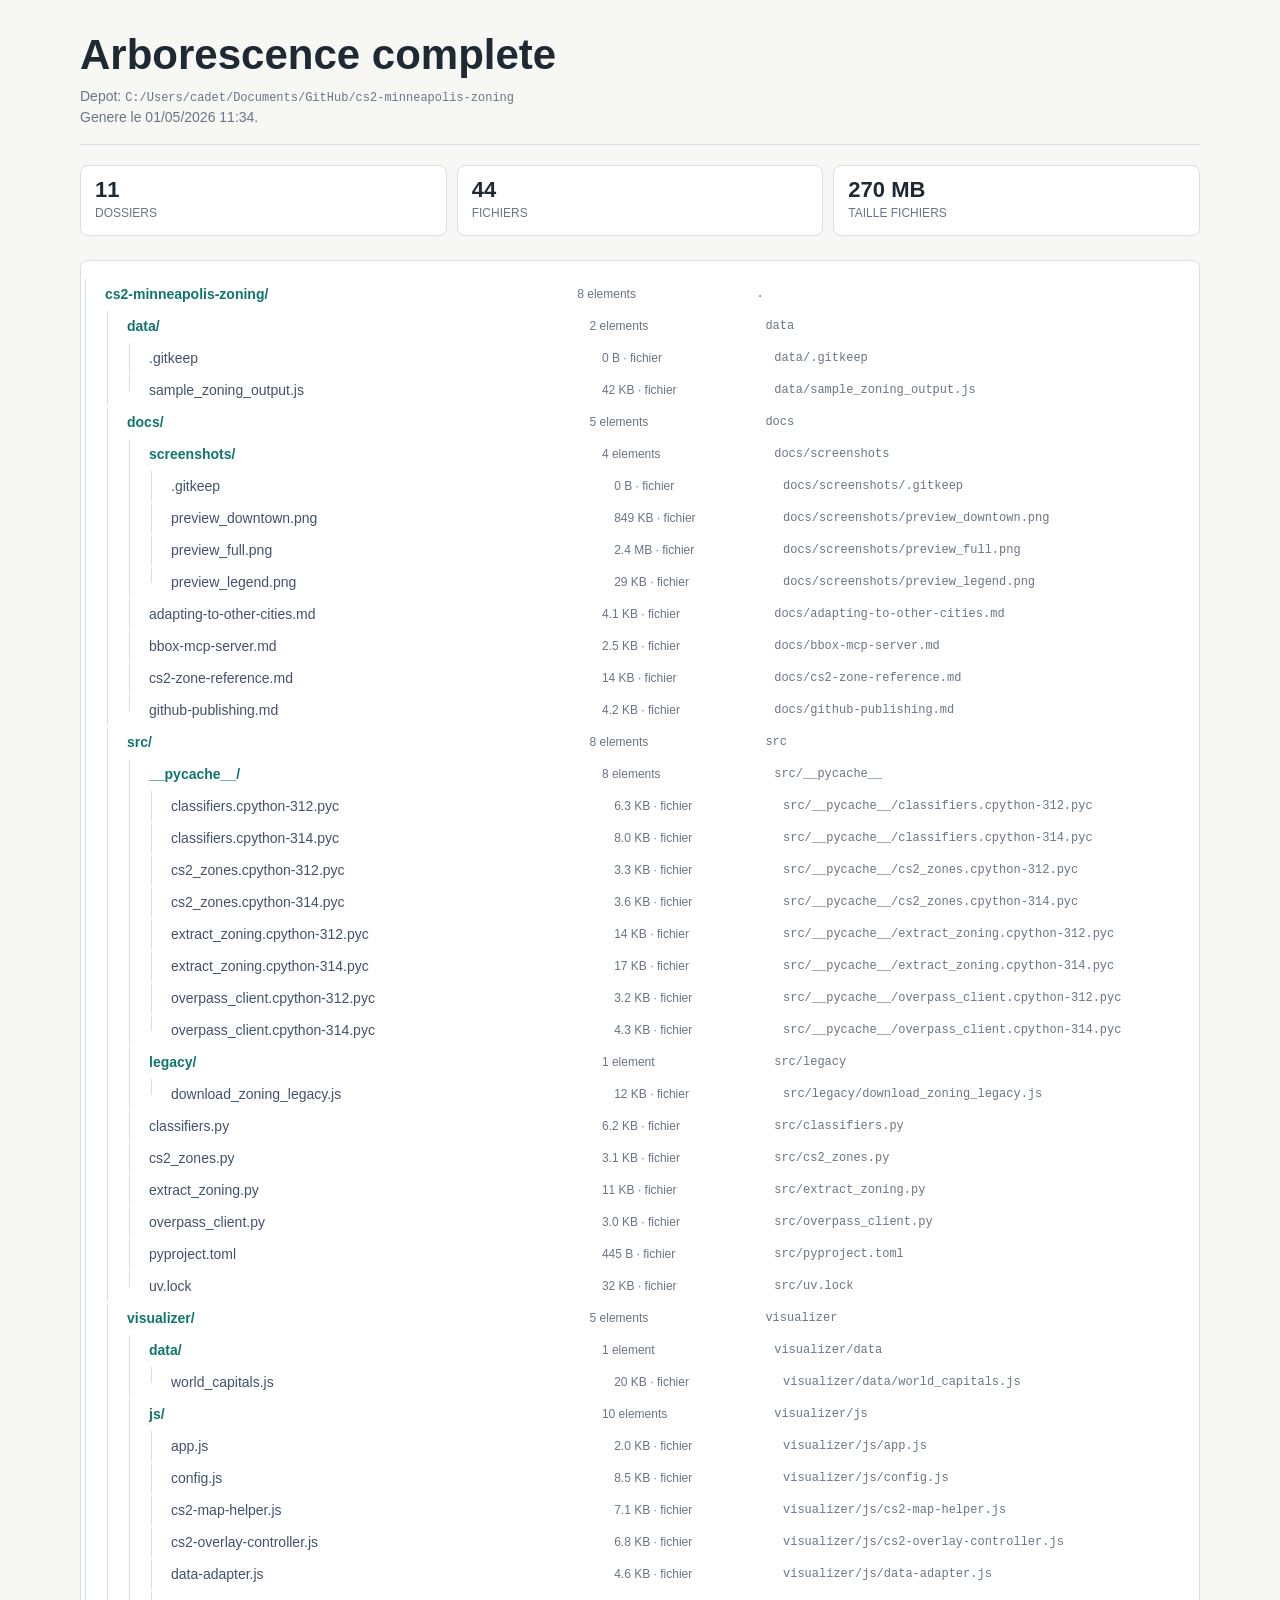
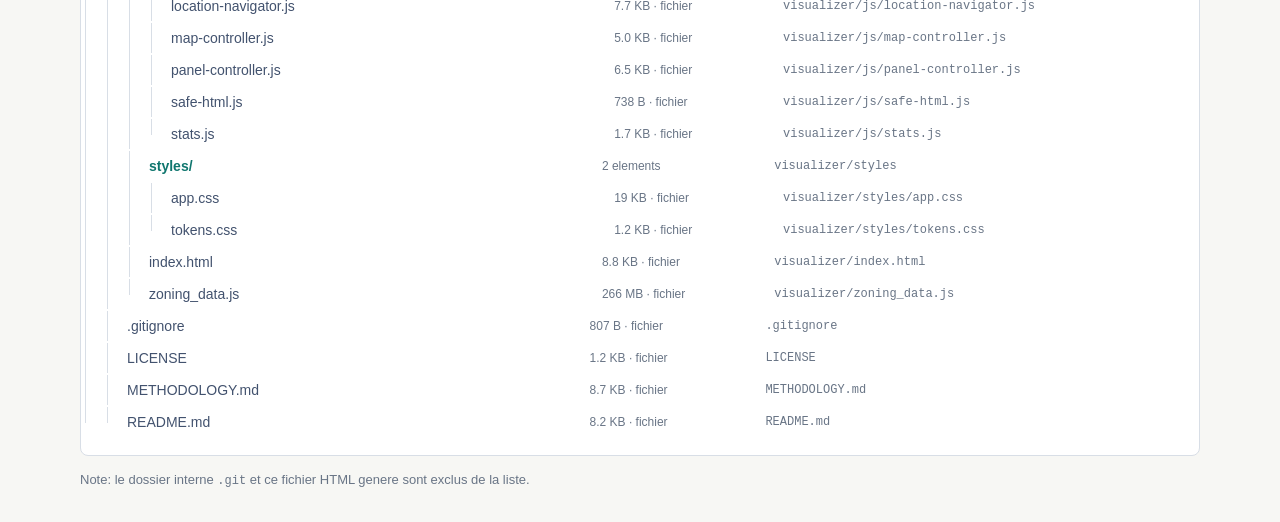
==== arborescence.html @ f70e9501 "data analyse" ====
<!doctype html>
<html lang="fr">
<head>
  <meta charset="utf-8">
  <meta name="viewport" content="width=device-width, initial-scale=1">
  <title>Arborescence complete - cs2-minneapolis-zoning</title>
  <style>
    :root {
      color-scheme: light;
      --bg: #f7f7f4;
      --panel: #ffffff;
      --ink: #1f2933;
      --muted: #697586;
      --rule: #d8dee6;
      --accent: #0f766e;
      --accent-soft: #e0f2ef;
      --file: #42526e;
    }

    * { box-sizing: border-box; }

    body {
      margin: 0;
      background: var(--bg);
      color: var(--ink);
      font: 14px/1.5 "Segoe UI", Arial, sans-serif;
    }

    main {
      width: min(1120px, calc(100% - 32px));
      margin: 32px auto;
    }

    header {
      margin-bottom: 20px;
      border-bottom: 1px solid var(--rule);
      padding-bottom: 16px;
    }

    h1 {
      margin: 0 0 8px;
      font-size: clamp(28px, 4vw, 42px);
      line-height: 1.1;
      letter-spacing: 0;
    }

    .subtitle {
      margin: 0;
      color: var(--muted);
    }

    .stats {
      display: grid;
      grid-template-columns: repeat(auto-fit, minmax(150px, 1fr));
      gap: 10px;
      margin: 18px 0 24px;
    }

    .stat {
      background: var(--panel);
      border: 1px solid var(--rule);
      border-radius: 8px;
      padding: 12px 14px;
    }

    .stat strong {
      display: block;
      font-size: 22px;
      line-height: 1.1;
    }

    .stat span {
      color: var(--muted);
      font-size: 12px;
      text-transform: uppercase;
    }

    .tree-wrap {
      background: var(--panel);
      border: 1px solid var(--rule);
      border-radius: 8px;
      overflow: auto;
    }

    ul.tree,
    .tree ul {
      list-style: none;
      margin: 0;
      padding-left: 22px;
    }

    ul.tree {
      padding: 16px;
      min-width: 720px;
    }

    .node {
      position: relative;
      margin: 2px 0;
    }

    .node::before {
      content: "";
      position: absolute;
      top: 0;
      bottom: 0;
      left: -12px;
      border-left: 1px solid var(--rule);
    }

    .node:last-child::before {
      bottom: 14px;
    }

    .node > div,
    summary {
      display: grid;
      grid-template-columns: minmax(260px, 1.1fr) minmax(95px, 0.4fr) minmax(240px, 1fr);
      align-items: center;
      gap: 12px;
      min-height: 30px;
      padding: 3px 8px;
      border-radius: 6px;
    }

    summary {
      cursor: pointer;
    }

    summary:hover,
    .node > div:hover {
      background: #f0f5f4;
    }

    summary::marker {
      color: var(--accent);
    }

    .name {
      font-weight: 600;
      white-space: nowrap;
    }

    .directory > details > summary .name {
      color: var(--accent);
    }

    .file .name {
      color: var(--file);
      font-weight: 500;
    }

    .meta {
      color: var(--muted);
      font-size: 12px;
      white-space: nowrap;
    }

    code {
      color: var(--muted);
      font-family: Consolas, "Courier New", monospace;
      font-size: 12px;
      white-space: nowrap;
    }

    .note {
      margin-top: 14px;
      color: var(--muted);
      font-size: 13px;
    }

    @media (max-width: 760px) {
      main { width: min(100% - 20px, 1120px); margin: 18px auto; }
      ul.tree { min-width: 600px; padding: 12px; }
      .node > div,
      summary { grid-template-columns: minmax(220px, 1fr) 90px 220px; }
    }
  </style>
</head>
<body>
  <main>
    <header>
      <h1>Arborescence complete</h1>
      <p class="subtitle">Depot: <code>C:/Users/cadet/Documents/GitHub/cs2-minneapolis-zoning</code><br>Genere le 01/05/2026 11:34.</p>
    </header>

    <section class="stats" aria-label="Resume de l'arborescence">
      <div class="stat"><strong>11</strong><span>Dossiers</span></div>
      <div class="stat"><strong>44</strong><span>Fichiers</span></div>
      <div class="stat"><strong>270 MB</strong><span>Taille fichiers</span></div>
    </section>

    <section class="tree-wrap" aria-label="Arborescence du projet">
      <ul class="tree">
<li class="node directory"><details open><summary><span class="name">cs2-minneapolis-zoning/</span><span class="meta">8 elements</span><code>.</code></summary><ul>
<li class="node directory"><details open><summary><span class="name">data/</span><span class="meta">2 elements</span><code>data</code></summary><ul>
<li class="node file"><div><span class="name">.gitkeep</span><span class="meta">0 B · fichier</span><code>data/.gitkeep</code></div></li>
<li class="node file"><div><span class="name">sample_zoning_output.js</span><span class="meta">42 KB · fichier</span><code>data/sample_zoning_output.js</code></div></li>
</ul></details></li>
<li class="node directory"><details open><summary><span class="name">docs/</span><span class="meta">5 elements</span><code>docs</code></summary><ul>
<li class="node directory"><details open><summary><span class="name">screenshots/</span><span class="meta">4 elements</span><code>docs/screenshots</code></summary><ul>
<li class="node file"><div><span class="name">.gitkeep</span><span class="meta">0 B · fichier</span><code>docs/screenshots/.gitkeep</code></div></li>
<li class="node file"><div><span class="name">preview_downtown.png</span><span class="meta">849 KB · fichier</span><code>docs/screenshots/preview_downtown.png</code></div></li>
<li class="node file"><div><span class="name">preview_full.png</span><span class="meta">2.4 MB · fichier</span><code>docs/screenshots/preview_full.png</code></div></li>
<li class="node file"><div><span class="name">preview_legend.png</span><span class="meta">29 KB · fichier</span><code>docs/screenshots/preview_legend.png</code></div></li>
</ul></details></li>
<li class="node file"><div><span class="name">adapting-to-other-cities.md</span><span class="meta">4.1 KB · fichier</span><code>docs/adapting-to-other-cities.md</code></div></li>
<li class="node file"><div><span class="name">bbox-mcp-server.md</span><span class="meta">2.5 KB · fichier</span><code>docs/bbox-mcp-server.md</code></div></li>
<li class="node file"><div><span class="name">cs2-zone-reference.md</span><span class="meta">14 KB · fichier</span><code>docs/cs2-zone-reference.md</code></div></li>
<li class="node file"><div><span class="name">github-publishing.md</span><span class="meta">4.2 KB · fichier</span><code>docs/github-publishing.md</code></div></li>
</ul></details></li>
<li class="node directory"><details open><summary><span class="name">src/</span><span class="meta">8 elements</span><code>src</code></summary><ul>
<li class="node directory"><details open><summary><span class="name">__pycache__/</span><span class="meta">8 elements</span><code>src/__pycache__</code></summary><ul>
<li class="node file"><div><span class="name">classifiers.cpython-312.pyc</span><span class="meta">6.3 KB · fichier</span><code>src/__pycache__/classifiers.cpython-312.pyc</code></div></li>
<li class="node file"><div><span class="name">classifiers.cpython-314.pyc</span><span class="meta">8.0 KB · fichier</span><code>src/__pycache__/classifiers.cpython-314.pyc</code></div></li>
<li class="node file"><div><span class="name">cs2_zones.cpython-312.pyc</span><span class="meta">3.3 KB · fichier</span><code>src/__pycache__/cs2_zones.cpython-312.pyc</code></div></li>
<li class="node file"><div><span class="name">cs2_zones.cpython-314.pyc</span><span class="meta">3.6 KB · fichier</span><code>src/__pycache__/cs2_zones.cpython-314.pyc</code></div></li>
<li class="node file"><div><span class="name">extract_zoning.cpython-312.pyc</span><span class="meta">14 KB · fichier</span><code>src/__pycache__/extract_zoning.cpython-312.pyc</code></div></li>
<li class="node file"><div><span class="name">extract_zoning.cpython-314.pyc</span><span class="meta">17 KB · fichier</span><code>src/__pycache__/extract_zoning.cpython-314.pyc</code></div></li>
<li class="node file"><div><span class="name">overpass_client.cpython-312.pyc</span><span class="meta">3.2 KB · fichier</span><code>src/__pycache__/overpass_client.cpython-312.pyc</code></div></li>
<li class="node file"><div><span class="name">overpass_client.cpython-314.pyc</span><span class="meta">4.3 KB · fichier</span><code>src/__pycache__/overpass_client.cpython-314.pyc</code></div></li>
</ul></details></li>
<li class="node directory"><details open><summary><span class="name">legacy/</span><span class="meta">1 element</span><code>src/legacy</code></summary><ul>
<li class="node file"><div><span class="name">download_zoning_legacy.js</span><span class="meta">12 KB · fichier</span><code>src/legacy/download_zoning_legacy.js</code></div></li>
</ul></details></li>
<li class="node file"><div><span class="name">classifiers.py</span><span class="meta">6.2 KB · fichier</span><code>src/classifiers.py</code></div></li>
<li class="node file"><div><span class="name">cs2_zones.py</span><span class="meta">3.1 KB · fichier</span><code>src/cs2_zones.py</code></div></li>
<li class="node file"><div><span class="name">extract_zoning.py</span><span class="meta">11 KB · fichier</span><code>src/extract_zoning.py</code></div></li>
<li class="node file"><div><span class="name">overpass_client.py</span><span class="meta">3.0 KB · fichier</span><code>src/overpass_client.py</code></div></li>
<li class="node file"><div><span class="name">pyproject.toml</span><span class="meta">445 B · fichier</span><code>src/pyproject.toml</code></div></li>
<li class="node file"><div><span class="name">uv.lock</span><span class="meta">32 KB · fichier</span><code>src/uv.lock</code></div></li>
</ul></details></li>
<li class="node directory"><details open><summary><span class="name">visualizer/</span><span class="meta">5 elements</span><code>visualizer</code></summary><ul>
<li class="node directory"><details open><summary><span class="name">data/</span><span class="meta">1 element</span><code>visualizer/data</code></summary><ul>
<li class="node file"><div><span class="name">world_capitals.js</span><span class="meta">20 KB · fichier</span><code>visualizer/data/world_capitals.js</code></div></li>
</ul></details></li>
<li class="node directory"><details open><summary><span class="name">js/</span><span class="meta">10 elements</span><code>visualizer/js</code></summary><ul>
<li class="node file"><div><span class="name">app.js</span><span class="meta">2.0 KB · fichier</span><code>visualizer/js/app.js</code></div></li>
<li class="node file"><div><span class="name">config.js</span><span class="meta">8.5 KB · fichier</span><code>visualizer/js/config.js</code></div></li>
<li class="node file"><div><span class="name">cs2-map-helper.js</span><span class="meta">7.1 KB · fichier</span><code>visualizer/js/cs2-map-helper.js</code></div></li>
<li class="node file"><div><span class="name">cs2-overlay-controller.js</span><span class="meta">6.8 KB · fichier</span><code>visualizer/js/cs2-overlay-controller.js</code></div></li>
<li class="node file"><div><span class="name">data-adapter.js</span><span class="meta">4.6 KB · fichier</span><code>visualizer/js/data-adapter.js</code></div></li>
<li class="node file"><div><span class="name">location-navigator.js</span><span class="meta">7.7 KB · fichier</span><code>visualizer/js/location-navigator.js</code></div></li>
<li class="node file"><div><span class="name">map-controller.js</span><span class="meta">5.0 KB · fichier</span><code>visualizer/js/map-controller.js</code></div></li>
<li class="node file"><div><span class="name">panel-controller.js</span><span class="meta">6.5 KB · fichier</span><code>visualizer/js/panel-controller.js</code></div></li>
<li class="node file"><div><span class="name">safe-html.js</span><span class="meta">738 B · fichier</span><code>visualizer/js/safe-html.js</code></div></li>
<li class="node file"><div><span class="name">stats.js</span><span class="meta">1.7 KB · fichier</span><code>visualizer/js/stats.js</code></div></li>
</ul></details></li>
<li class="node directory"><details open><summary><span class="name">styles/</span><span class="meta">2 elements</span><code>visualizer/styles</code></summary><ul>
<li class="node file"><div><span class="name">app.css</span><span class="meta">19 KB · fichier</span><code>visualizer/styles/app.css</code></div></li>
<li class="node file"><div><span class="name">tokens.css</span><span class="meta">1.2 KB · fichier</span><code>visualizer/styles/tokens.css</code></div></li>
</ul></details></li>
<li class="node file"><div><span class="name">index.html</span><span class="meta">8.8 KB · fichier</span><code>visualizer/index.html</code></div></li>
<li class="node file"><div><span class="name">zoning_data.js</span><span class="meta">266 MB · fichier</span><code>visualizer/zoning_data.js</code></div></li>
</ul></details></li>
<li class="node file"><div><span class="name">.gitignore</span><span class="meta">807 B · fichier</span><code>.gitignore</code></div></li>
<li class="node file"><div><span class="name">LICENSE</span><span class="meta">1.2 KB · fichier</span><code>LICENSE</code></div></li>
<li class="node file"><div><span class="name">METHODOLOGY.md</span><span class="meta">8.7 KB · fichier</span><code>METHODOLOGY.md</code></div></li>
<li class="node file"><div><span class="name">README.md</span><span class="meta">8.2 KB · fichier</span><code>README.md</code></div></li>
</ul></details></li>
      </ul>
    </section>

    <p class="note">Note: le dossier interne <code>.git</code> et ce fichier HTML genere sont exclus de la liste.</p>
  </main>
</body>
</html>
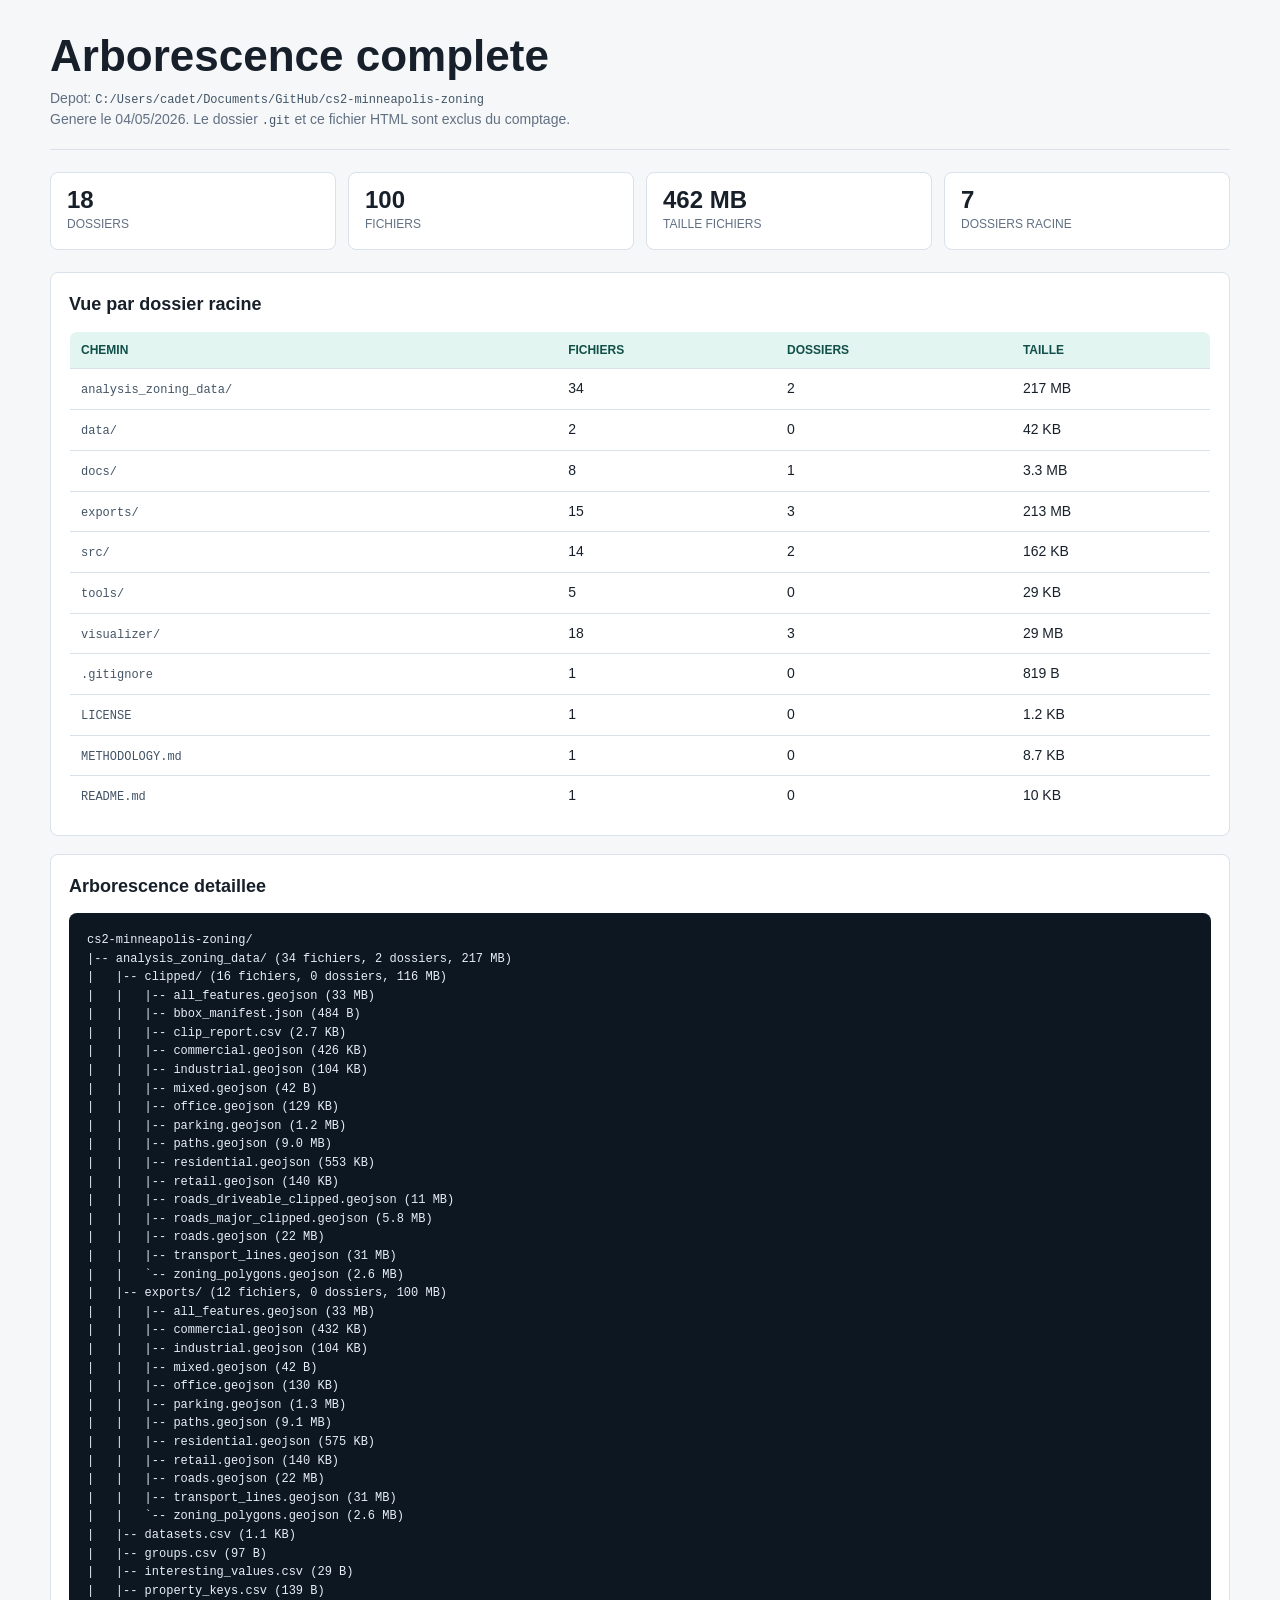
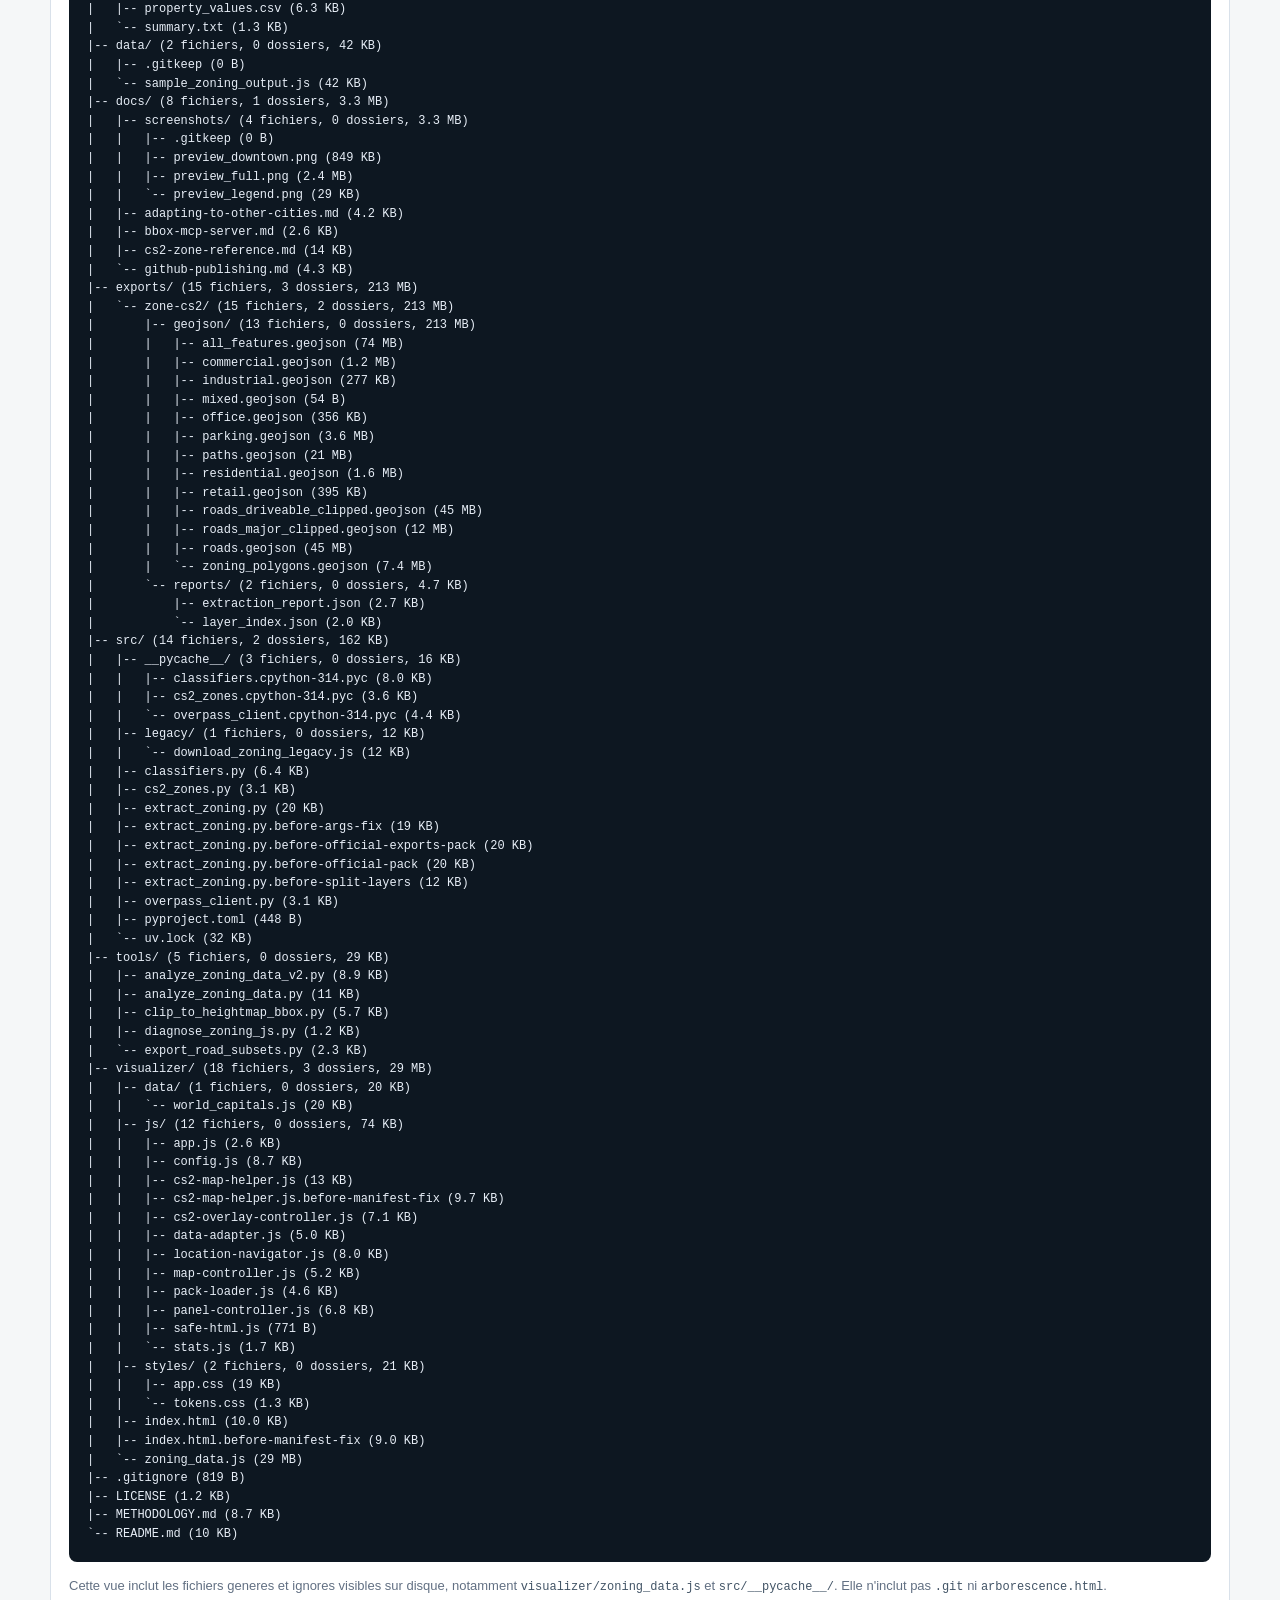
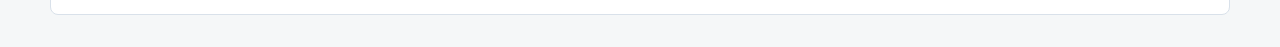
==== commit de21a256: "docs: refresh README and tree overview" ====
--- a/arborescence.html
+++ b/arborescence.html
@@ -7,65 +7,89 @@
   <style>
     :root {
       color-scheme: light;
-      --bg: #f7f7f4;
+      --bg: #f5f7f8;
       --panel: #ffffff;
-      --ink: #1f2933;
-      --muted: #697586;
-      --rule: #d8dee6;
+      --ink: #17202a;
+      --muted: #627083;
+      --rule: #d9e1ea;
       --accent: #0f766e;
-      --accent-soft: #e0f2ef;
-      --file: #42526e;
-    }
-
-    * { box-sizing: border-box; }
+      --accent-soft: #e3f5f1;
+      --code-bg: #0d1721;
+      --code-ink: #e7eef7;
+    }
+
+    * {
+      box-sizing: border-box;
+    }
 
     body {
       margin: 0;
       background: var(--bg);
       color: var(--ink);
-      font: 14px/1.5 "Segoe UI", Arial, sans-serif;
+      font: 14px/1.55 "Segoe UI", Arial, sans-serif;
     }
 
     main {
-      width: min(1120px, calc(100% - 32px));
+      width: min(1180px, calc(100% - 32px));
       margin: 32px auto;
     }
 
     header {
-      margin-bottom: 20px;
+      padding-bottom: 18px;
       border-bottom: 1px solid var(--rule);
-      padding-bottom: 16px;
+    }
+
+    h1,
+    h2,
+    p {
+      margin-top: 0;
     }
 
     h1 {
-      margin: 0 0 8px;
-      font-size: clamp(28px, 4vw, 42px);
-      line-height: 1.1;
+      margin-bottom: 8px;
+      font-size: clamp(30px, 4vw, 44px);
+      line-height: 1.08;
       letter-spacing: 0;
     }
 
+    h2 {
+      margin-bottom: 12px;
+      font-size: 18px;
+    }
+
     .subtitle {
-      margin: 0;
+      margin-bottom: 0;
       color: var(--muted);
+    }
+
+    code,
+    pre {
+      font-family: Consolas, "Cascadia Mono", "Courier New", monospace;
+    }
+
+    code {
+      color: #425466;
+      font-size: 12px;
     }
 
     .stats {
       display: grid;
-      grid-template-columns: repeat(auto-fit, minmax(150px, 1fr));
-      gap: 10px;
-      margin: 18px 0 24px;
+      grid-template-columns: repeat(auto-fit, minmax(160px, 1fr));
+      gap: 12px;
+      margin: 22px 0;
     }
 
     .stat {
-      background: var(--panel);
+      min-width: 0;
+      padding: 14px 16px;
       border: 1px solid var(--rule);
       border-radius: 8px;
-      padding: 12px 14px;
+      background: var(--panel);
     }
 
     .stat strong {
       display: block;
-      font-size: 22px;
+      font-size: 24px;
       line-height: 1.1;
     }
 
@@ -75,105 +99,80 @@
       text-transform: uppercase;
     }
 
-    .tree-wrap {
-      background: var(--panel);
+    .panel {
+      margin-top: 18px;
+      padding: 18px;
       border: 1px solid var(--rule);
       border-radius: 8px;
+      background: var(--panel);
+    }
+
+    table {
+      width: 100%;
+      border-collapse: collapse;
+      overflow: hidden;
+      border: 1px solid var(--rule);
+      border-radius: 8px;
+      background: var(--panel);
+    }
+
+    th,
+    td {
+      padding: 9px 11px;
+      border-bottom: 1px solid var(--rule);
+      text-align: left;
+      vertical-align: top;
+    }
+
+    th {
+      background: var(--accent-soft);
+      color: #114f49;
+      font-size: 12px;
+      text-transform: uppercase;
+    }
+
+    tr:last-child td {
+      border-bottom: 0;
+    }
+
+    td:nth-child(2),
+    td:nth-child(3),
+    td:nth-child(4) {
+      white-space: nowrap;
+    }
+
+    .tree {
       overflow: auto;
-    }
-
-    ul.tree,
-    .tree ul {
-      list-style: none;
       margin: 0;
-      padding-left: 22px;
-    }
-
-    ul.tree {
-      padding: 16px;
-      min-width: 720px;
-    }
-
-    .node {
-      position: relative;
-      margin: 2px 0;
-    }
-
-    .node::before {
-      content: "";
-      position: absolute;
-      top: 0;
-      bottom: 0;
-      left: -12px;
-      border-left: 1px solid var(--rule);
-    }
-
-    .node:last-child::before {
-      bottom: 14px;
-    }
-
-    .node > div,
-    summary {
-      display: grid;
-      grid-template-columns: minmax(260px, 1.1fr) minmax(95px, 0.4fr) minmax(240px, 1fr);
-      align-items: center;
-      gap: 12px;
-      min-height: 30px;
-      padding: 3px 8px;
-      border-radius: 6px;
-    }
-
-    summary {
-      cursor: pointer;
-    }
-
-    summary:hover,
-    .node > div:hover {
-      background: #f0f5f4;
-    }
-
-    summary::marker {
-      color: var(--accent);
-    }
-
-    .name {
-      font-weight: 600;
-      white-space: nowrap;
-    }
-
-    .directory > details > summary .name {
-      color: var(--accent);
-    }
-
-    .file .name {
-      color: var(--file);
-      font-weight: 500;
-    }
-
-    .meta {
-      color: var(--muted);
+      padding: 18px;
+      border-radius: 8px;
+      background: var(--code-bg);
+      color: var(--code-ink);
       font-size: 12px;
-      white-space: nowrap;
-    }
-
-    code {
-      color: var(--muted);
-      font-family: Consolas, "Courier New", monospace;
-      font-size: 12px;
-      white-space: nowrap;
+      line-height: 1.55;
+      white-space: pre;
     }
 
     .note {
-      margin-top: 14px;
+      margin: 14px 0 0;
       color: var(--muted);
       font-size: 13px;
     }
 
-    @media (max-width: 760px) {
-      main { width: min(100% - 20px, 1120px); margin: 18px auto; }
-      ul.tree { min-width: 600px; padding: 12px; }
-      .node > div,
-      summary { grid-template-columns: minmax(220px, 1fr) 90px 220px; }
+    @media (max-width: 720px) {
+      main {
+        width: min(100% - 20px, 1180px);
+        margin: 18px auto;
+      }
+
+      .panel {
+        padding: 12px;
+      }
+
+      th,
+      td {
+        padding: 8px;
+      }
     }
   </style>
 </head>
@@ -181,87 +180,169 @@
   <main>
     <header>
       <h1>Arborescence complete</h1>
-      <p class="subtitle">Depot: <code>C:/Users/cadet/Documents/GitHub/cs2-minneapolis-zoning</code><br>Genere le 01/05/2026 11:34.</p>
+      <p class="subtitle">
+        Depot: <code>C:/Users/cadet/Documents/GitHub/cs2-minneapolis-zoning</code><br>
+        Genere le 04/05/2026. Le dossier <code>.git</code> et ce fichier HTML sont exclus du comptage.
+      </p>
     </header>
 
     <section class="stats" aria-label="Resume de l'arborescence">
-      <div class="stat"><strong>11</strong><span>Dossiers</span></div>
-      <div class="stat"><strong>44</strong><span>Fichiers</span></div>
-      <div class="stat"><strong>270 MB</strong><span>Taille fichiers</span></div>
+      <div class="stat"><strong>18</strong><span>Dossiers</span></div>
+      <div class="stat"><strong>100</strong><span>Fichiers</span></div>
+      <div class="stat"><strong>462 MB</strong><span>Taille fichiers</span></div>
+      <div class="stat"><strong>7</strong><span>Dossiers racine</span></div>
     </section>
 
-    <section class="tree-wrap" aria-label="Arborescence du projet">
-      <ul class="tree">
-<li class="node directory"><details open><summary><span class="name">cs2-minneapolis-zoning/</span><span class="meta">8 elements</span><code>.</code></summary><ul>
-<li class="node directory"><details open><summary><span class="name">data/</span><span class="meta">2 elements</span><code>data</code></summary><ul>
-<li class="node file"><div><span class="name">.gitkeep</span><span class="meta">0 B · fichier</span><code>data/.gitkeep</code></div></li>
-<li class="node file"><div><span class="name">sample_zoning_output.js</span><span class="meta">42 KB · fichier</span><code>data/sample_zoning_output.js</code></div></li>
-</ul></details></li>
-<li class="node directory"><details open><summary><span class="name">docs/</span><span class="meta">5 elements</span><code>docs</code></summary><ul>
-<li class="node directory"><details open><summary><span class="name">screenshots/</span><span class="meta">4 elements</span><code>docs/screenshots</code></summary><ul>
-<li class="node file"><div><span class="name">.gitkeep</span><span class="meta">0 B · fichier</span><code>docs/screenshots/.gitkeep</code></div></li>
-<li class="node file"><div><span class="name">preview_downtown.png</span><span class="meta">849 KB · fichier</span><code>docs/screenshots/preview_downtown.png</code></div></li>
-<li class="node file"><div><span class="name">preview_full.png</span><span class="meta">2.4 MB · fichier</span><code>docs/screenshots/preview_full.png</code></div></li>
-<li class="node file"><div><span class="name">preview_legend.png</span><span class="meta">29 KB · fichier</span><code>docs/screenshots/preview_legend.png</code></div></li>
-</ul></details></li>
-<li class="node file"><div><span class="name">adapting-to-other-cities.md</span><span class="meta">4.1 KB · fichier</span><code>docs/adapting-to-other-cities.md</code></div></li>
-<li class="node file"><div><span class="name">bbox-mcp-server.md</span><span class="meta">2.5 KB · fichier</span><code>docs/bbox-mcp-server.md</code></div></li>
-<li class="node file"><div><span class="name">cs2-zone-reference.md</span><span class="meta">14 KB · fichier</span><code>docs/cs2-zone-reference.md</code></div></li>
-<li class="node file"><div><span class="name">github-publishing.md</span><span class="meta">4.2 KB · fichier</span><code>docs/github-publishing.md</code></div></li>
-</ul></details></li>
-<li class="node directory"><details open><summary><span class="name">src/</span><span class="meta">8 elements</span><code>src</code></summary><ul>
-<li class="node directory"><details open><summary><span class="name">__pycache__/</span><span class="meta">8 elements</span><code>src/__pycache__</code></summary><ul>
-<li class="node file"><div><span class="name">classifiers.cpython-312.pyc</span><span class="meta">6.3 KB · fichier</span><code>src/__pycache__/classifiers.cpython-312.pyc</code></div></li>
-<li class="node file"><div><span class="name">classifiers.cpython-314.pyc</span><span class="meta">8.0 KB · fichier</span><code>src/__pycache__/classifiers.cpython-314.pyc</code></div></li>
-<li class="node file"><div><span class="name">cs2_zones.cpython-312.pyc</span><span class="meta">3.3 KB · fichier</span><code>src/__pycache__/cs2_zones.cpython-312.pyc</code></div></li>
-<li class="node file"><div><span class="name">cs2_zones.cpython-314.pyc</span><span class="meta">3.6 KB · fichier</span><code>src/__pycache__/cs2_zones.cpython-314.pyc</code></div></li>
-<li class="node file"><div><span class="name">extract_zoning.cpython-312.pyc</span><span class="meta">14 KB · fichier</span><code>src/__pycache__/extract_zoning.cpython-312.pyc</code></div></li>
-<li class="node file"><div><span class="name">extract_zoning.cpython-314.pyc</span><span class="meta">17 KB · fichier</span><code>src/__pycache__/extract_zoning.cpython-314.pyc</code></div></li>
-<li class="node file"><div><span class="name">overpass_client.cpython-312.pyc</span><span class="meta">3.2 KB · fichier</span><code>src/__pycache__/overpass_client.cpython-312.pyc</code></div></li>
-<li class="node file"><div><span class="name">overpass_client.cpython-314.pyc</span><span class="meta">4.3 KB · fichier</span><code>src/__pycache__/overpass_client.cpython-314.pyc</code></div></li>
-</ul></details></li>
-<li class="node directory"><details open><summary><span class="name">legacy/</span><span class="meta">1 element</span><code>src/legacy</code></summary><ul>
-<li class="node file"><div><span class="name">download_zoning_legacy.js</span><span class="meta">12 KB · fichier</span><code>src/legacy/download_zoning_legacy.js</code></div></li>
-</ul></details></li>
-<li class="node file"><div><span class="name">classifiers.py</span><span class="meta">6.2 KB · fichier</span><code>src/classifiers.py</code></div></li>
-<li class="node file"><div><span class="name">cs2_zones.py</span><span class="meta">3.1 KB · fichier</span><code>src/cs2_zones.py</code></div></li>
-<li class="node file"><div><span class="name">extract_zoning.py</span><span class="meta">11 KB · fichier</span><code>src/extract_zoning.py</code></div></li>
-<li class="node file"><div><span class="name">overpass_client.py</span><span class="meta">3.0 KB · fichier</span><code>src/overpass_client.py</code></div></li>
-<li class="node file"><div><span class="name">pyproject.toml</span><span class="meta">445 B · fichier</span><code>src/pyproject.toml</code></div></li>
-<li class="node file"><div><span class="name">uv.lock</span><span class="meta">32 KB · fichier</span><code>src/uv.lock</code></div></li>
-</ul></details></li>
-<li class="node directory"><details open><summary><span class="name">visualizer/</span><span class="meta">5 elements</span><code>visualizer</code></summary><ul>
-<li class="node directory"><details open><summary><span class="name">data/</span><span class="meta">1 element</span><code>visualizer/data</code></summary><ul>
-<li class="node file"><div><span class="name">world_capitals.js</span><span class="meta">20 KB · fichier</span><code>visualizer/data/world_capitals.js</code></div></li>
-</ul></details></li>
-<li class="node directory"><details open><summary><span class="name">js/</span><span class="meta">10 elements</span><code>visualizer/js</code></summary><ul>
-<li class="node file"><div><span class="name">app.js</span><span class="meta">2.0 KB · fichier</span><code>visualizer/js/app.js</code></div></li>
-<li class="node file"><div><span class="name">config.js</span><span class="meta">8.5 KB · fichier</span><code>visualizer/js/config.js</code></div></li>
-<li class="node file"><div><span class="name">cs2-map-helper.js</span><span class="meta">7.1 KB · fichier</span><code>visualizer/js/cs2-map-helper.js</code></div></li>
-<li class="node file"><div><span class="name">cs2-overlay-controller.js</span><span class="meta">6.8 KB · fichier</span><code>visualizer/js/cs2-overlay-controller.js</code></div></li>
-<li class="node file"><div><span class="name">data-adapter.js</span><span class="meta">4.6 KB · fichier</span><code>visualizer/js/data-adapter.js</code></div></li>
-<li class="node file"><div><span class="name">location-navigator.js</span><span class="meta">7.7 KB · fichier</span><code>visualizer/js/location-navigator.js</code></div></li>
-<li class="node file"><div><span class="name">map-controller.js</span><span class="meta">5.0 KB · fichier</span><code>visualizer/js/map-controller.js</code></div></li>
-<li class="node file"><div><span class="name">panel-controller.js</span><span class="meta">6.5 KB · fichier</span><code>visualizer/js/panel-controller.js</code></div></li>
-<li class="node file"><div><span class="name">safe-html.js</span><span class="meta">738 B · fichier</span><code>visualizer/js/safe-html.js</code></div></li>
-<li class="node file"><div><span class="name">stats.js</span><span class="meta">1.7 KB · fichier</span><code>visualizer/js/stats.js</code></div></li>
-</ul></details></li>
-<li class="node directory"><details open><summary><span class="name">styles/</span><span class="meta">2 elements</span><code>visualizer/styles</code></summary><ul>
-<li class="node file"><div><span class="name">app.css</span><span class="meta">19 KB · fichier</span><code>visualizer/styles/app.css</code></div></li>
-<li class="node file"><div><span class="name">tokens.css</span><span class="meta">1.2 KB · fichier</span><code>visualizer/styles/tokens.css</code></div></li>
-</ul></details></li>
-<li class="node file"><div><span class="name">index.html</span><span class="meta">8.8 KB · fichier</span><code>visualizer/index.html</code></div></li>
-<li class="node file"><div><span class="name">zoning_data.js</span><span class="meta">266 MB · fichier</span><code>visualizer/zoning_data.js</code></div></li>
-</ul></details></li>
-<li class="node file"><div><span class="name">.gitignore</span><span class="meta">807 B · fichier</span><code>.gitignore</code></div></li>
-<li class="node file"><div><span class="name">LICENSE</span><span class="meta">1.2 KB · fichier</span><code>LICENSE</code></div></li>
-<li class="node file"><div><span class="name">METHODOLOGY.md</span><span class="meta">8.7 KB · fichier</span><code>METHODOLOGY.md</code></div></li>
-<li class="node file"><div><span class="name">README.md</span><span class="meta">8.2 KB · fichier</span><code>README.md</code></div></li>
-</ul></details></li>
-      </ul>
+    <section class="panel" aria-labelledby="top-level-title">
+      <h2 id="top-level-title">Vue par dossier racine</h2>
+      <table>
+        <thead>
+          <tr>
+            <th>Chemin</th>
+            <th>Fichiers</th>
+            <th>Dossiers</th>
+            <th>Taille</th>
+          </tr>
+        </thead>
+        <tbody>
+          <tr><td><code>analysis_zoning_data/</code></td><td>34</td><td>2</td><td>217 MB</td></tr>
+          <tr><td><code>data/</code></td><td>2</td><td>0</td><td>42 KB</td></tr>
+          <tr><td><code>docs/</code></td><td>8</td><td>1</td><td>3.3 MB</td></tr>
+          <tr><td><code>exports/</code></td><td>15</td><td>3</td><td>213 MB</td></tr>
+          <tr><td><code>src/</code></td><td>14</td><td>2</td><td>162 KB</td></tr>
+          <tr><td><code>tools/</code></td><td>5</td><td>0</td><td>29 KB</td></tr>
+          <tr><td><code>visualizer/</code></td><td>18</td><td>3</td><td>29 MB</td></tr>
+          <tr><td><code>.gitignore</code></td><td>1</td><td>0</td><td>819 B</td></tr>
+          <tr><td><code>LICENSE</code></td><td>1</td><td>0</td><td>1.2 KB</td></tr>
+          <tr><td><code>METHODOLOGY.md</code></td><td>1</td><td>0</td><td>8.7 KB</td></tr>
+          <tr><td><code>README.md</code></td><td>1</td><td>0</td><td>10 KB</td></tr>
+        </tbody>
+      </table>
     </section>
 
-    <p class="note">Note: le dossier interne <code>.git</code> et ce fichier HTML genere sont exclus de la liste.</p>
+    <section class="panel" aria-labelledby="tree-title">
+      <h2 id="tree-title">Arborescence detaillee</h2>
+      <pre class="tree">cs2-minneapolis-zoning/
+|-- analysis_zoning_data/ (34 fichiers, 2 dossiers, 217 MB)
+|   |-- clipped/ (16 fichiers, 0 dossiers, 116 MB)
+|   |   |-- all_features.geojson (33 MB)
+|   |   |-- bbox_manifest.json (484 B)
+|   |   |-- clip_report.csv (2.7 KB)
+|   |   |-- commercial.geojson (426 KB)
+|   |   |-- industrial.geojson (104 KB)
+|   |   |-- mixed.geojson (42 B)
+|   |   |-- office.geojson (129 KB)
+|   |   |-- parking.geojson (1.2 MB)
+|   |   |-- paths.geojson (9.0 MB)
+|   |   |-- residential.geojson (553 KB)
+|   |   |-- retail.geojson (140 KB)
+|   |   |-- roads_driveable_clipped.geojson (11 MB)
+|   |   |-- roads_major_clipped.geojson (5.8 MB)
+|   |   |-- roads.geojson (22 MB)
+|   |   |-- transport_lines.geojson (31 MB)
+|   |   `-- zoning_polygons.geojson (2.6 MB)
+|   |-- exports/ (12 fichiers, 0 dossiers, 100 MB)
+|   |   |-- all_features.geojson (33 MB)
+|   |   |-- commercial.geojson (432 KB)
+|   |   |-- industrial.geojson (104 KB)
+|   |   |-- mixed.geojson (42 B)
+|   |   |-- office.geojson (130 KB)
+|   |   |-- parking.geojson (1.3 MB)
+|   |   |-- paths.geojson (9.1 MB)
+|   |   |-- residential.geojson (575 KB)
+|   |   |-- retail.geojson (140 KB)
+|   |   |-- roads.geojson (22 MB)
+|   |   |-- transport_lines.geojson (31 MB)
+|   |   `-- zoning_polygons.geojson (2.6 MB)
+|   |-- datasets.csv (1.1 KB)
+|   |-- groups.csv (97 B)
+|   |-- interesting_values.csv (29 B)
+|   |-- property_keys.csv (139 B)
+|   |-- property_values.csv (6.3 KB)
+|   `-- summary.txt (1.3 KB)
+|-- data/ (2 fichiers, 0 dossiers, 42 KB)
+|   |-- .gitkeep (0 B)
+|   `-- sample_zoning_output.js (42 KB)
+|-- docs/ (8 fichiers, 1 dossiers, 3.3 MB)
+|   |-- screenshots/ (4 fichiers, 0 dossiers, 3.3 MB)
+|   |   |-- .gitkeep (0 B)
+|   |   |-- preview_downtown.png (849 KB)
+|   |   |-- preview_full.png (2.4 MB)
+|   |   `-- preview_legend.png (29 KB)
+|   |-- adapting-to-other-cities.md (4.2 KB)
+|   |-- bbox-mcp-server.md (2.6 KB)
+|   |-- cs2-zone-reference.md (14 KB)
+|   `-- github-publishing.md (4.3 KB)
+|-- exports/ (15 fichiers, 3 dossiers, 213 MB)
+|   `-- zone-cs2/ (15 fichiers, 2 dossiers, 213 MB)
+|       |-- geojson/ (13 fichiers, 0 dossiers, 213 MB)
+|       |   |-- all_features.geojson (74 MB)
+|       |   |-- commercial.geojson (1.2 MB)
+|       |   |-- industrial.geojson (277 KB)
+|       |   |-- mixed.geojson (54 B)
+|       |   |-- office.geojson (356 KB)
+|       |   |-- parking.geojson (3.6 MB)
+|       |   |-- paths.geojson (21 MB)
+|       |   |-- residential.geojson (1.6 MB)
+|       |   |-- retail.geojson (395 KB)
+|       |   |-- roads_driveable_clipped.geojson (45 MB)
+|       |   |-- roads_major_clipped.geojson (12 MB)
+|       |   |-- roads.geojson (45 MB)
+|       |   `-- zoning_polygons.geojson (7.4 MB)
+|       `-- reports/ (2 fichiers, 0 dossiers, 4.7 KB)
+|           |-- extraction_report.json (2.7 KB)
+|           `-- layer_index.json (2.0 KB)
+|-- src/ (14 fichiers, 2 dossiers, 162 KB)
+|   |-- __pycache__/ (3 fichiers, 0 dossiers, 16 KB)
+|   |   |-- classifiers.cpython-314.pyc (8.0 KB)
+|   |   |-- cs2_zones.cpython-314.pyc (3.6 KB)
+|   |   `-- overpass_client.cpython-314.pyc (4.4 KB)
+|   |-- legacy/ (1 fichiers, 0 dossiers, 12 KB)
+|   |   `-- download_zoning_legacy.js (12 KB)
+|   |-- classifiers.py (6.4 KB)
+|   |-- cs2_zones.py (3.1 KB)
+|   |-- extract_zoning.py (20 KB)
+|   |-- extract_zoning.py.before-args-fix (19 KB)
+|   |-- extract_zoning.py.before-official-exports-pack (20 KB)
+|   |-- extract_zoning.py.before-official-pack (20 KB)
+|   |-- extract_zoning.py.before-split-layers (12 KB)
+|   |-- overpass_client.py (3.1 KB)
+|   |-- pyproject.toml (448 B)
+|   `-- uv.lock (32 KB)
+|-- tools/ (5 fichiers, 0 dossiers, 29 KB)
+|   |-- analyze_zoning_data_v2.py (8.9 KB)
+|   |-- analyze_zoning_data.py (11 KB)
+|   |-- clip_to_heightmap_bbox.py (5.7 KB)
+|   |-- diagnose_zoning_js.py (1.2 KB)
+|   `-- export_road_subsets.py (2.3 KB)
+|-- visualizer/ (18 fichiers, 3 dossiers, 29 MB)
+|   |-- data/ (1 fichiers, 0 dossiers, 20 KB)
+|   |   `-- world_capitals.js (20 KB)
+|   |-- js/ (12 fichiers, 0 dossiers, 74 KB)
+|   |   |-- app.js (2.6 KB)
+|   |   |-- config.js (8.7 KB)
+|   |   |-- cs2-map-helper.js (13 KB)
+|   |   |-- cs2-map-helper.js.before-manifest-fix (9.7 KB)
+|   |   |-- cs2-overlay-controller.js (7.1 KB)
+|   |   |-- data-adapter.js (5.0 KB)
+|   |   |-- location-navigator.js (8.0 KB)
+|   |   |-- map-controller.js (5.2 KB)
+|   |   |-- pack-loader.js (4.6 KB)
+|   |   |-- panel-controller.js (6.8 KB)
+|   |   |-- safe-html.js (771 B)
+|   |   `-- stats.js (1.7 KB)
+|   |-- styles/ (2 fichiers, 0 dossiers, 21 KB)
+|   |   |-- app.css (19 KB)
+|   |   `-- tokens.css (1.3 KB)
+|   |-- index.html (10.0 KB)
+|   |-- index.html.before-manifest-fix (9.0 KB)
+|   `-- zoning_data.js (29 MB)
+|-- .gitignore (819 B)
+|-- LICENSE (1.2 KB)
+|-- METHODOLOGY.md (8.7 KB)
+`-- README.md (10 KB)</pre>
+      <p class="note">Cette vue inclut les fichiers generes et ignores visibles sur disque, notamment <code>visualizer/zoning_data.js</code> et <code>src/__pycache__/</code>. Elle n'inclut pas <code>.git</code> ni <code>arborescence.html</code>.</p>
+    </section>
   </main>
 </body>
 </html>
